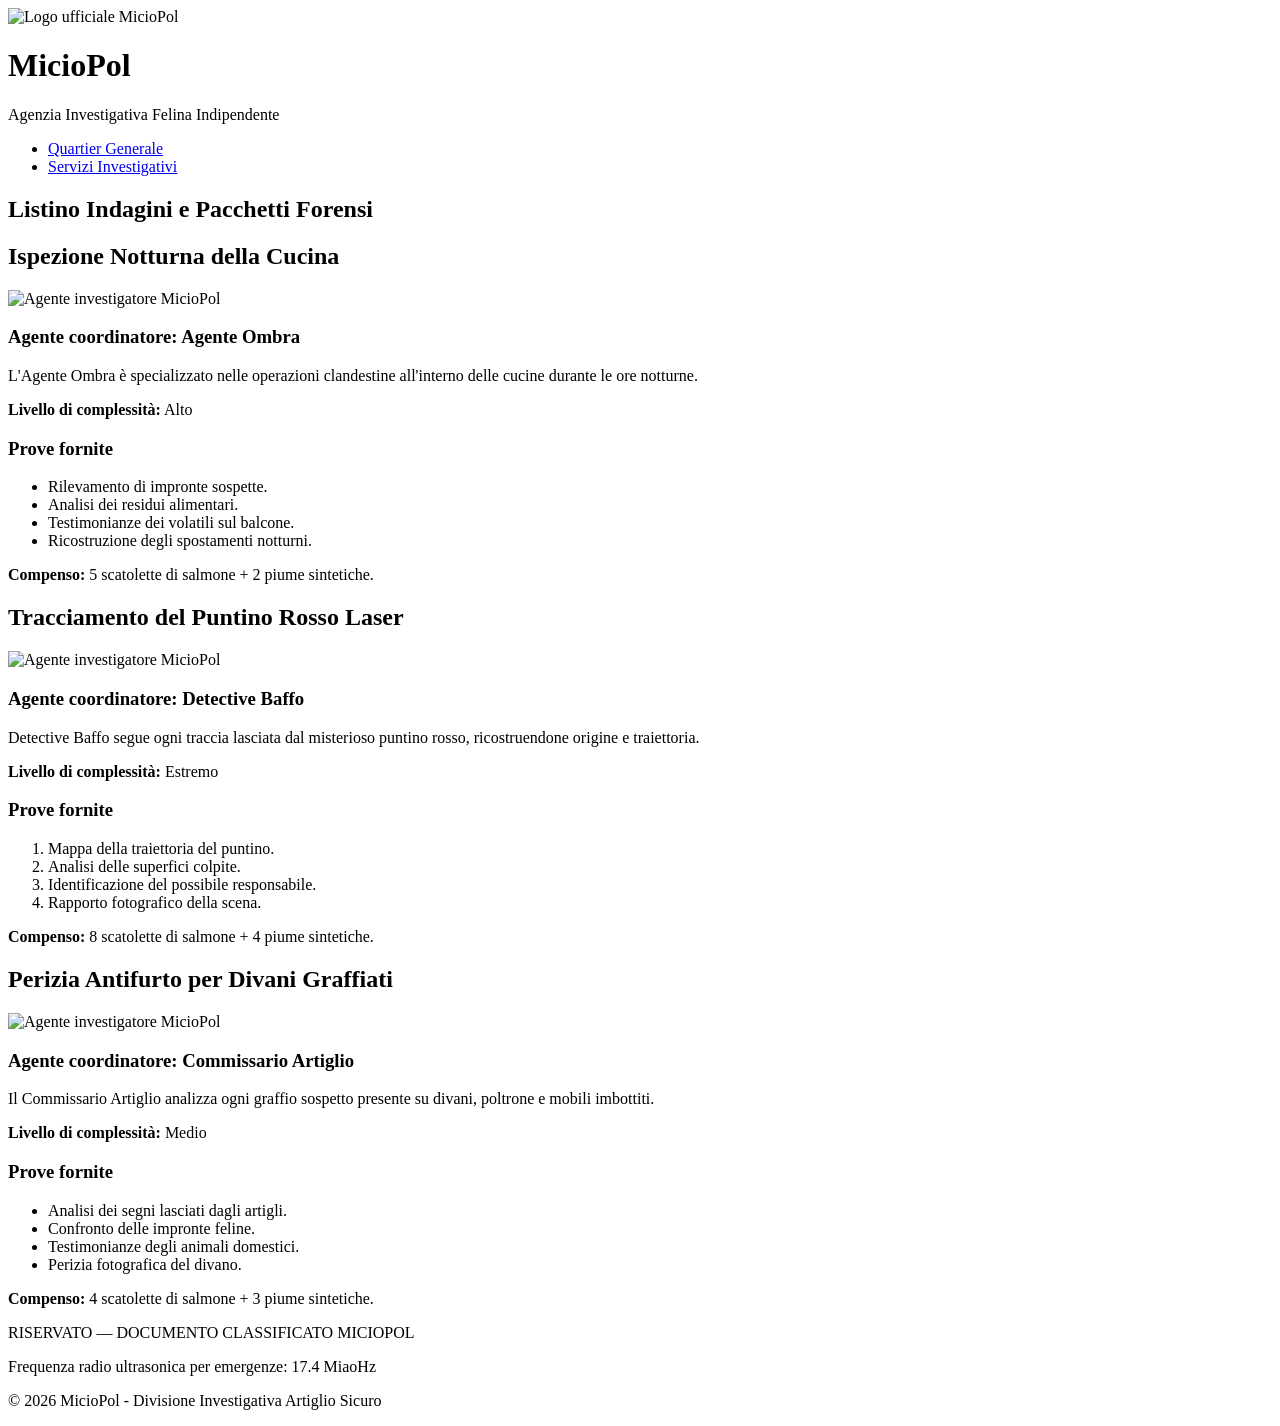
==== servizi.html @ 44efebb1 "implementata pagina servizi con schede perizie e navigazione" ====
<!DOCTYPE html>
<html lang="it">
<head>
    <meta charset="UTF-8">
    <meta name="viewport" content="width=device-width, initial-scale=1.0">
    <title>MicioPol - Servizi Investigativi</title>
</head>

<body>

    <header>
        <img src="img/logo-miciopol.png" alt="Logo ufficiale MicioPol">

        <h1>MicioPol</h1>

        <p>Agenzia Investigativa Felina Indipendente</p>
    </header>

    <nav>
        <ul>
            <li>
                <a href="index.html">Quartier Generale</a>
            </li>
            <li>
                <a href="servizi.html">Servizi Investigativi</a>
            </li>
        </ul>
    </nav>

    <main>

        <h2>Listino Indagini e Pacchetti Forensi</h2>

        <article>
            <h2>Ispezione Notturna della Cucina</h2>

            <img
                src="img/agente-miciopol.jpg"
                alt="Agente investigatore MicioPol"
            >

            <h3>Agente coordinatore: Agente Ombra</h3>

            <p>
                L'Agente Ombra è specializzato nelle operazioni clandestine
                all'interno delle cucine durante le ore notturne.
            </p>

            <p>
                <strong>Livello di complessità:</strong> Alto
            </p>

            <h3>Prove fornite</h3>

            <ul>
                <li>Rilevamento di impronte sospette.</li>
                <li>Analisi dei residui alimentari.</li>
                <li>Testimonianze dei volatili sul balcone.</li>
                <li>Ricostruzione degli spostamenti notturni.</li>
            </ul>

            <p>
                <strong>Compenso:</strong> 5 scatolette di salmone
                + 2 piume sintetiche.
            </p>
        </article>

        <article>
            <h2>Tracciamento del Puntino Rosso Laser</h2>

            <img
                src="img/agente-miciopol.jpg"
                alt="Agente investigatore MicioPol"
            >

            <h3>Agente coordinatore: Detective Baffo</h3>

            <p>
                Detective Baffo segue ogni traccia lasciata dal misterioso
                puntino rosso, ricostruendone origine e traiettoria.
            </p>

            <p>
                <strong>Livello di complessità:</strong> Estremo
            </p>

            <h3>Prove fornite</h3>

            <ol>
                <li>Mappa della traiettoria del puntino.</li>
                <li>Analisi delle superfici colpite.</li>
                <li>Identificazione del possibile responsabile.</li>
                <li>Rapporto fotografico della scena.</li>
            </ol>

            <p>
                <strong>Compenso:</strong> 8 scatolette di salmone
                + 4 piume sintetiche.
            </p>
        </article>

        <article>
            <h2>Perizia Antifurto per Divani Graffiati</h2>

            <img
                src="img/agente-miciopol.jpg"
                alt="Agente investigatore MicioPol"
            >

            <h3>Agente coordinatore: Commissario Artiglio</h3>

            <p>
                Il Commissario Artiglio analizza ogni graffio sospetto
                presente su divani, poltrone e mobili imbottiti.
            </p>

            <p>
                <strong>Livello di complessità:</strong> Medio
            </p>

            <h3>Prove fornite</h3>

            <ul>
                <li>Analisi dei segni lasciati dagli artigli.</li>
                <li>Confronto delle impronte feline.</li>
                <li>Testimonianze degli animali domestici.</li>
                <li>Perizia fotografica del divano.</li>
            </ul>

            <p>
                <strong>Compenso:</strong> 4 scatolette di salmone
                + 3 piume sintetiche.
            </p>
        </article>

    </main>

    <footer>
        <p>RISERVATO — DOCUMENTO CLASSIFICATO MICIOPOL</p>

        <p>
            Frequenza radio ultrasonica per emergenze:
            17.4 MiaoHz
        </p>

        <p>
            &copy; 2026 MicioPol - Divisione Investigativa Artiglio Sicuro
        </p>
    </footer>

</body>
</html>
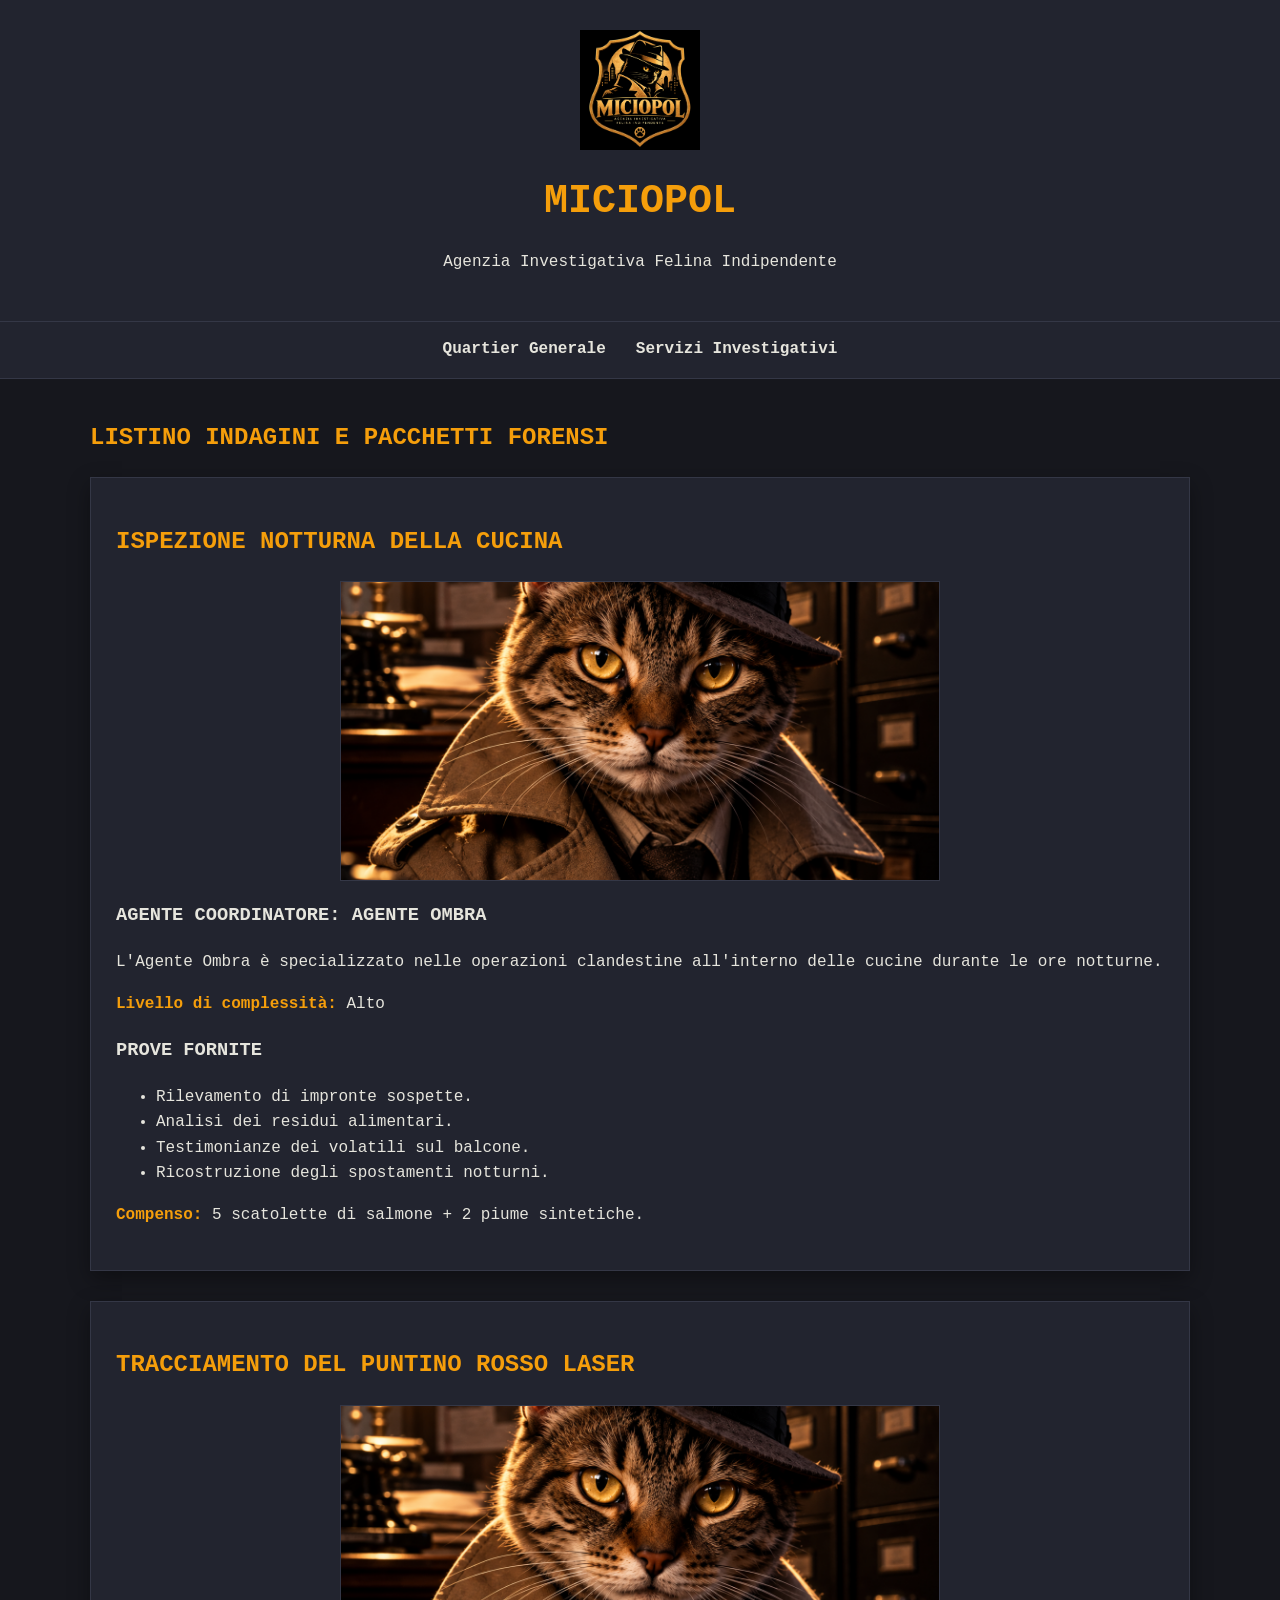
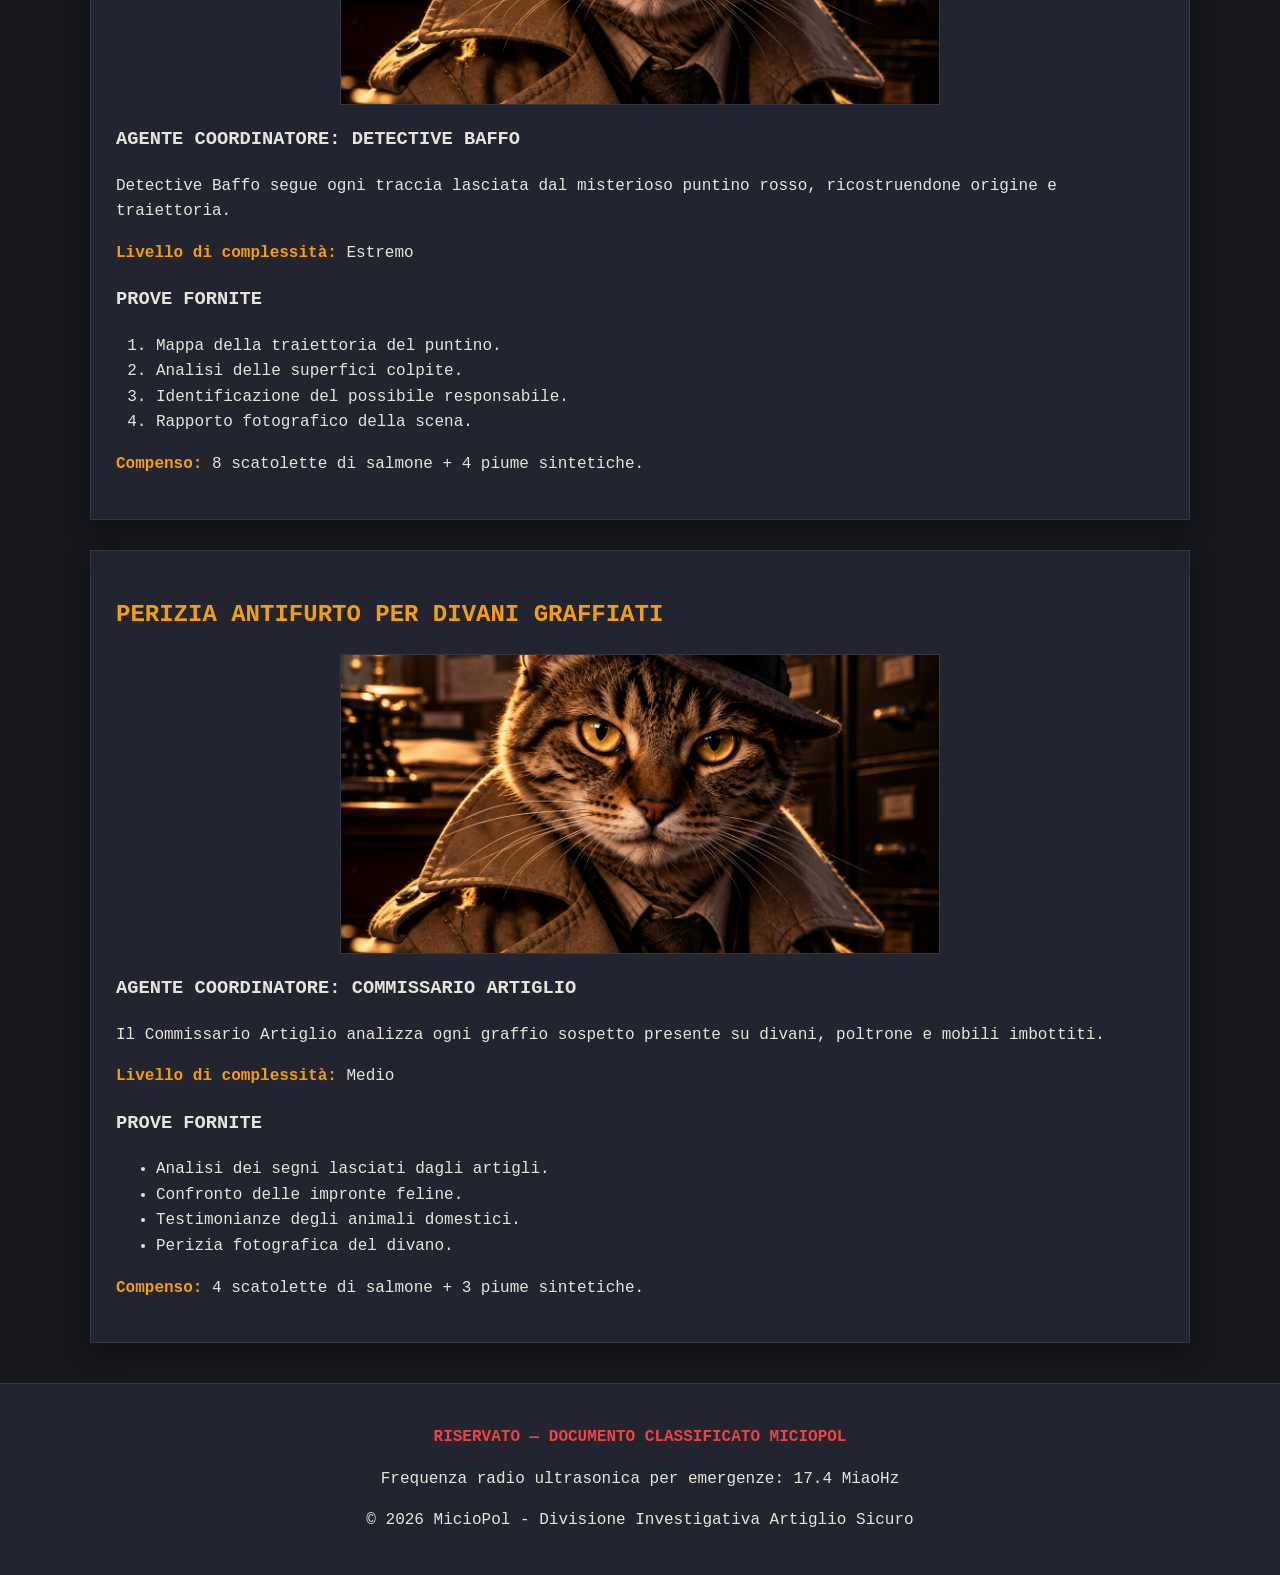
==== commit bc058a64: "applicata palette noir, box model e ombreggiature" ====
--- a/servizi.html
+++ b/servizi.html
@@ -4,6 +4,7 @@
     <meta charset="UTF-8">
     <meta name="viewport" content="width=device-width, initial-scale=1.0">
     <title>MicioPol - Servizi Investigativi</title>
+    <link rel="stylesheet" href="style.css">
 </head>
 
 <body>
@@ -35,7 +36,7 @@
             <h2>Ispezione Notturna della Cucina</h2>
 
             <img
-                src="img/agente-miciopol.jpg"
+                src="img/agente-miciopol.png"
                 alt="Agente investigatore MicioPol"
             >
 
@@ -69,7 +70,7 @@
             <h2>Tracciamento del Puntino Rosso Laser</h2>
 
             <img
-                src="img/agente-miciopol.jpg"
+                src="img/agente-miciopol.png"
                 alt="Agente investigatore MicioPol"
             >
 
@@ -103,7 +104,7 @@
             <h2>Perizia Antifurto per Divani Graffiati</h2>
 
             <img
-                src="img/agente-miciopol.jpg"
+                src="img/agente-miciopol.png"
                 alt="Agente investigatore MicioPol"
             >
 
--- a/style.css
+++ b/style.css
@@ -0,0 +1,141 @@
+* {
+    box-sizing: border-box;
+}
+
+body {
+    margin: 0;
+    background-color: #16171d;
+    color: #e6e5dd;
+    font-family: "Courier New", monospace;
+    line-height: 1.6;
+}
+
+header {
+    padding: 30px;
+    text-align: center;
+    background-color: #22242f;
+    border-bottom: 1px solid #343746;
+}
+
+header img {
+    width: 120px;
+    height: 120px;
+    object-fit: contain;
+}
+
+h1,
+h2,
+h3 {
+    text-transform: uppercase;
+}
+
+h1 {
+    margin: 10px 0;
+    color: #f59e0b;
+    font-size: 2.5rem;
+}
+
+h2 {
+    color: #f59e0b;
+}
+
+h3 {
+    color: #e6e5dd;
+}
+
+nav {
+    background-color: #22242f;
+    border-bottom: 1px solid #343746;
+    padding: 15px;
+}
+
+nav ul {
+    display: flex;
+    justify-content: center;
+    gap: 30px;
+    list-style: none;
+    margin: 0;
+    padding: 0;
+}
+
+nav a {
+    color: #e6e5dd;
+    text-decoration: none;
+    font-weight: bold;
+}
+
+nav a:hover {
+    color: #f59e0b;
+}
+
+main {
+    width: 90%;
+    max-width: 1100px;
+    margin: 40px auto;
+}
+
+section,
+article,
+aside {
+    background-color: #22242f;
+    border: 1px solid #343746;
+    padding: 25px;
+    margin-bottom: 30px;
+    box-shadow: 0 8px 20px rgba(0, 0, 0, 0.35);
+}
+
+article img {
+    display: block;
+    width: 100%;
+    max-width: 600px;
+    height: 300px;
+    object-fit: cover;
+    margin: 20px auto;
+    border: 1px solid #343746;
+}
+
+article strong {
+    color: #f59e0b;
+}
+
+aside {
+    border-left: 4px solid #f59e0b;
+}
+
+aside li {
+    margin-bottom: 10px;
+}
+
+footer {
+    padding: 25px;
+    text-align: center;
+    background-color: #22242f;
+    border-top: 1px solid #343746;
+}
+
+footer p:first-child {
+    color: #ef4444;
+    font-weight: bold;
+}
+
+@media (max-width: 700px) {
+    nav ul {
+        flex-direction: column;
+        align-items: center;
+        gap: 10px;
+    }
+
+    main {
+        width: 95%;
+    }
+
+    section,
+    article,
+    aside {
+        padding: 18px;
+    }
+
+    h1 {
+        font-size: 2rem;
+    }
+}
